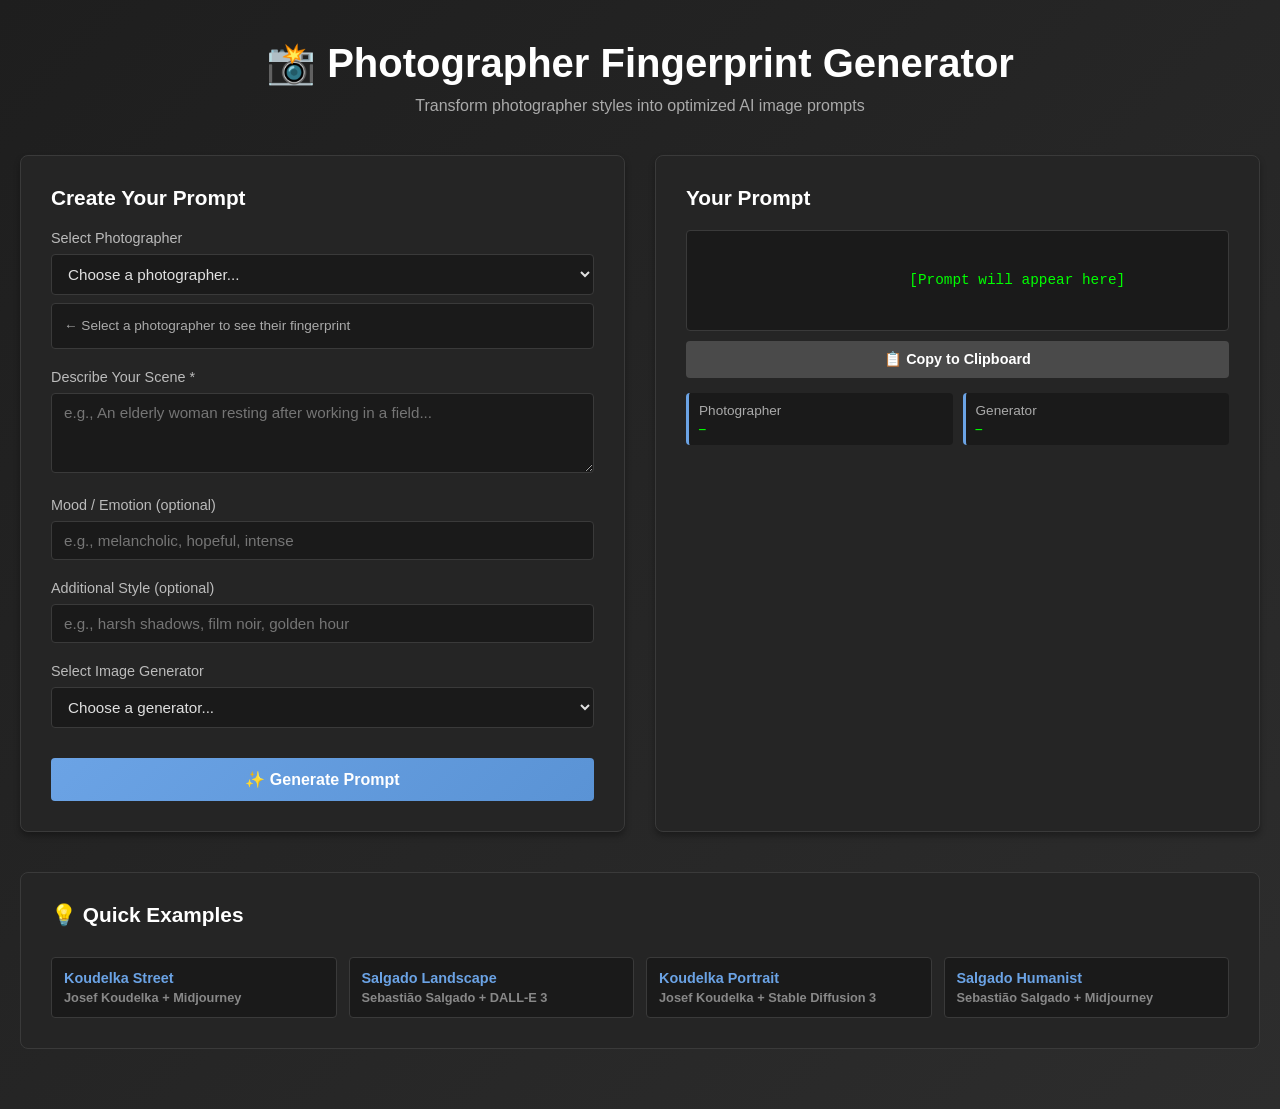
==== photographer-fingerprint.html @ e5f625b1 "Add standalone photographer fingerprint generator web interface Self-contained HTML file that works " ====
<!DOCTYPE html>
<html lang="en">
<head>
    <meta charset="UTF-8">
    <meta name="viewport" content="width=device-width, initial-scale=1.0">
    <title>Photographer Fingerprint Generator</title>
    <style>
        * {
            margin: 0;
            padding: 0;
            box-sizing: border-box;
        }

        body {
            font-family: -apple-system, BlinkMacSystemFont, 'Segoe UI', Roboto, Oxygen, Ubuntu, Cantarell, sans-serif;
            background: linear-gradient(135deg, #1e1e1e 0%, #2d2d2d 100%);
            color: #e0e0e0;
            min-height: 100vh;
            padding: 20px;
        }

        .container {
            max-width: 1400px;
            margin: 0 auto;
        }

        header {
            text-align: center;
            margin-bottom: 40px;
            padding-top: 20px;
        }

        h1 {
            font-size: 2.5em;
            margin-bottom: 10px;
            color: #fff;
            font-weight: 700;
        }

        .subtitle {
            font-size: 1em;
            color: #aaa;
            font-weight: 300;
        }

        .content {
            display: grid;
            grid-template-columns: 1fr 1fr;
            gap: 30px;
            margin-bottom: 40px;
        }

        .panel {
            background: #252525;
            border: 1px solid #3a3a3a;
            border-radius: 8px;
            padding: 30px;
            box-shadow: 0 4px 6px rgba(0, 0, 0, 0.3);
        }

        .panel h2 {
            font-size: 1.3em;
            margin-bottom: 20px;
            color: #fff;
            font-weight: 600;
        }

        .form-group {
            margin-bottom: 20px;
        }

        label {
            display: block;
            margin-bottom: 8px;
            font-size: 0.9em;
            font-weight: 500;
            color: #bbb;
        }

        select, input[type="text"], textarea {
            width: 100%;
            padding: 10px 12px;
            background: #1a1a1a;
            border: 1px solid #3a3a3a;
            border-radius: 4px;
            color: #e0e0e0;
            font-size: 0.95em;
            font-family: inherit;
            transition: border-color 0.2s;
        }

        select:focus, input:focus, textarea:focus {
            outline: none;
            border-color: #6ba3e5;
            box-shadow: 0 0 0 3px rgba(107, 163, 229, 0.1);
        }

        textarea {
            min-height: 80px;
            resize: vertical;
        }

        .fingerprint-preview {
            background: #1a1a1a;
            border: 1px solid #3a3a3a;
            border-radius: 4px;
            padding: 12px;
            margin-top: 8px;
            font-size: 0.85em;
            line-height: 1.5;
            color: #aaa;
            max-height: 150px;
            overflow-y: auto;
        }

        button {
            background: linear-gradient(135deg, #6ba3e5 0%, #5a93d5 100%);
            color: white;
            border: none;
            padding: 12px 24px;
            border-radius: 4px;
            font-size: 1em;
            font-weight: 600;
            cursor: pointer;
            transition: all 0.2s;
            width: 100%;
            margin-top: 10px;
        }

        button:hover {
            background: linear-gradient(135deg, #7bb0ed, #6aa3dd);
            transform: translateY(-2px);
            box-shadow: 0 4px 12px rgba(107, 163, 229, 0.3);
        }

        button:active {
            transform: translateY(0);
        }

        .output-section {
            margin-top: 20px;
        }

        .prompt-box {
            background: #1a1a1a;
            border: 1px solid #3a3a3a;
            border-radius: 4px;
            padding: 15px;
            min-height: 100px;
            line-height: 1.6;
            white-space: pre-wrap;
            word-break: break-word;
            font-size: 0.9em;
            font-family: 'Monaco', 'Menlo', monospace;
            color: #0f0;
            max-height: 300px;
            overflow-y: auto;
        }

        .copy-btn {
            background: #4a4a4a;
            margin-top: 10px;
            font-size: 0.9em;
            padding: 10px 16px;
        }

        .copy-btn:hover {
            background: #5a5a5a;
        }

        .copy-btn.copied {
            background: #4caf50;
        }

        .metadata {
            display: grid;
            grid-template-columns: 1fr 1fr;
            gap: 10px;
            margin-top: 15px;
            font-size: 0.85em;
        }

        .metadata-item {
            background: #1a1a1a;
            padding: 10px;
            border-radius: 4px;
            border-left: 3px solid #6ba3e5;
        }

        .metadata-label {
            color: #aaa;
            display: block;
            margin-bottom: 2px;
        }

        .metadata-value {
            color: #0f0;
            font-weight: 600;
            font-family: monospace;
        }

        .examples {
            background: #252525;
            border: 1px solid #3a3a3a;
            border-radius: 8px;
            padding: 30px;
            margin-bottom: 40px;
        }

        .examples h2 {
            font-size: 1.3em;
            margin-bottom: 20px;
            color: #fff;
            font-weight: 600;
        }

        .example-grid {
            display: grid;
            grid-template-columns: repeat(auto-fit, minmax(200px, 1fr));
            gap: 12px;
        }

        .example-btn {
            background: #1a1a1a;
            border: 1px solid #3a3a3a;
            padding: 12px;
            border-radius: 4px;
            cursor: pointer;
            transition: all 0.2s;
            text-align: left;
            color: #e0e0e0;
        }

        .example-btn:hover {
            border-color: #6ba3e5;
            background: #2a2a2a;
        }

        .example-btn-title {
            font-weight: 600;
            color: #6ba3e5;
            margin-bottom: 4px;
            font-size: 0.9em;
        }

        .example-btn-desc {
            font-size: 0.8em;
            color: #888;
        }

        @media (max-width: 768px) {
            .content {
                grid-template-columns: 1fr;
            }

            h1 {
                font-size: 1.8em;
            }
        }

        .loading {
            text-align: center;
            padding: 20px;
            color: #888;
        }
    </style>
</head>
<body>
    <div class="container">
        <header>
            <h1>📸 Photographer Fingerprint Generator</h1>
            <p class="subtitle">Transform photographer styles into optimized AI image prompts</p>
        </header>

        <div class="content">
            <!-- LEFT PANEL: INPUT -->
            <div class="panel">
                <h2>Create Your Prompt</h2>

                <div class="form-group">
                    <label for="photographer">Select Photographer</label>
                    <select id="photographer" onchange="updateFingerprint()">
                        <option value="">Choose a photographer...</option>
                    </select>
                    <div class="fingerprint-preview" id="fingerprint"></div>
                </div>

                <div class="form-group">
                    <label for="subject">Describe Your Scene *</label>
                    <textarea id="subject" placeholder="e.g., An elderly woman resting after working in a field..."></textarea>
                </div>

                <div class="form-group">
                    <label for="mood">Mood / Emotion (optional)</label>
                    <input type="text" id="mood" placeholder="e.g., melancholic, hopeful, intense">
                </div>

                <div class="form-group">
                    <label for="style">Additional Style (optional)</label>
                    <input type="text" id="style" placeholder="e.g., harsh shadows, film noir, golden hour">
                </div>

                <div class="form-group">
                    <label for="generator">Select Image Generator</label>
                    <select id="generator">
                        <option value="">Choose a generator...</option>
                    </select>
                </div>

                <button onclick="generatePrompt()">✨ Generate Prompt</button>
            </div>

            <!-- RIGHT PANEL: OUTPUT -->
            <div class="panel">
                <h2>Your Prompt</h2>

                <div class="output-section">
                    <div class="prompt-box" id="promptOutput">
                        [Prompt will appear here]
                    </div>
                    <button class="copy-btn" id="copyBtn" onclick="copyToClipboard()">📋 Copy to Clipboard</button>
                </div>

                <div class="metadata" id="metadata">
                    <div class="metadata-item">
                        <span class="metadata-label">Photographer</span>
                        <span class="metadata-value" id="metaPhotographer">—</span>
                    </div>
                    <div class="metadata-item">
                        <span class="metadata-label">Generator</span>
                        <span class="metadata-value" id="metaGenerator">—</span>
                    </div>
                </div>
            </div>
        </div>

        <!-- EXAMPLES -->
        <div class="examples">
            <h2>💡 Quick Examples</h2>
            <div class="example-grid" id="examplesGrid"></div>
        </div>
    </div>

    <script>
        // PHOTOGRAPHER DATABASE
        const photographers = {
            "koudelka": {
                "name": "Josef Koudelka",
                "nationality": "Czech-French",
                "birth_year": 1938,
                "fingerprint_short": "Master of dramatic B&W documentary-humanism. Grainy, high-contrast B&W with Leica wide-angle, hard sidelight, geometrically precise compositions.",
                "characteristics": [
                    "Extreme high contrast",
                    "Visible coarse grain",
                    "Hard geometric light",
                    "Documentary honesty",
                    "Spatial depth emphasis",
                    "Wide-angle perspective"
                ],
                "emotional_palette": ["gravitas", "melancholic", "politically-aware", "intense", "truthful"],
                "technical": {
                    "color_language": "100% B&W, extreme high contrast, crushed blacks",
                    "film_stock": "Kodak Tri-X, HP5",
                    "grain": "Medium to strong, intentionally visible",
                    "camera": "Leica M-series",
                    "lens": "Wide-angle: 28mm, 35mm",
                    "exposure": "Underexposed, dark aesthetic",
                    "tonality": "Extreme contrast, few mid-tones"
                },
                "composition": {
                    "lighting": "Hard directional light, sidelight, backlighting, strong shadows",
                    "perspective": "Eye-level, human scale, documentary",
                    "depth": "Continuously focused, spatial complexity",
                    "negative_space": "Generous but dramatic, emptiness has meaning"
                }
            },
            "salgado": {
                "name": "Sebastião Salgado",
                "nationality": "Brazilian",
                "birth_year": 1944,
                "fingerprint_short": "Epic humanist of B&W photography. Monumental compositions with humans in landscapes, soft diffuse light, poetic-melancholic tonality.",
                "characteristics": [
                    "Monumental scale",
                    "Soft diffuse light",
                    "Fine film grain",
                    "Humans in nature",
                    "Poetic romantic tonality",
                    "Multiple spatial planes"
                ],
                "emotional_palette": ["dignity", "hope", "melancholy", "sublime", "respectful", "poetic"],
                "technical": {
                    "color_language": "99% B&W, rich grey tones, melancholic-warm",
                    "film_stock": "Ilford HP5, Kodak Tri-X",
                    "grain": "Fine to medium, optimized for large format",
                    "camera": "Leica M-series or Hasselblad 500C",
                    "lens": "24mm to 100mm, preferred 35mm and 50mm",
                    "exposure": "Correct to slightly overexposed, poetic light",
                    "tonality": "Moderate-high contrast, many grey tones, romantic"
                },
                "composition": {
                    "lighting": "Soft diffuse light, golden hour, overcast, ethereal",
                    "perspective": "Human-scale respectful, often aerial for scale",
                    "depth": "Continuously focused, context visible everywhere",
                    "negative_space": "Generous and breathing, structured with light"
                }
            }
        };

        // GENERATORS DATABASE
        const generators = {
            "dalle": { name: "DALL-E 3", description: "Realistic photography, excellent prompt understanding", icon: "🎨" },
            "midjourney": { name: "Midjourney", description: "Cinematic quality, fine details, artistic interpretation", icon: "🎬" },
            "stable-diffusion": { name: "Stable Diffusion 3", description: "Open source, flexible, local deployment", icon: "⚙️" },
            "nano-banana-pro": { name: "Nano Banana Pro", description: "Fast generation, concise prompts, real-time", icon: "⚡" },
            "nano-banana-2": { name: "Nano Banana 2", description: "Improved quality, technical control, focused", icon: "🎯" }
        };

        // EXAMPLES
        const examples = [
            {
                title: "Koudelka Street",
                photographer: "koudelka",
                subject: "Man walking through a decrepit industrial area, harsh midday light creating stark shadows",
                generator: "midjourney",
                mood: "",
                style: ""
            },
            {
                title: "Salgado Landscape",
                photographer: "salgado",
                subject: "Workers in a gold mine, exhausted but dignified, golden light filtering through dust",
                generator: "dalle",
                mood: "",
                style: ""
            },
            {
                title: "Koudelka Portrait",
                photographer: "koudelka",
                subject: "Woman in abandoned factory, standing against broken windows, extreme contrast",
                generator: "stable-diffusion",
                mood: "melancholic",
                style: "film noir"
            },
            {
                title: "Salgado Humanist",
                photographer: "salgado",
                subject: "Family gathered around a field after harvest, soft evening light, multiple generations",
                generator: "midjourney",
                mood: "hopeful",
                style: "monumental scale"
            }
        ];

        // INITIALIZE
        function init() {
            populateSelects();
            generateExamples();
            updateFingerprint();
        }

        function populateSelects() {
            const photSelect = document.getElementById('photographer');
            const genSelect = document.getElementById('generator');

            Object.entries(photographers).forEach(([id, data]) => {
                const opt = document.createElement('option');
                opt.value = id;
                opt.textContent = data.name;
                photSelect.appendChild(opt);
            });

            Object.entries(generators).forEach(([id, data]) => {
                const opt = document.createElement('option');
                opt.value = id;
                opt.textContent = `${data.icon} ${data.name}`;
                genSelect.appendChild(opt);
            });
        }

        function updateFingerprint() {
            const photId = document.getElementById('photographer').value;
            const preview = document.getElementById('fingerprint');

            if (!photId) {
                preview.textContent = '← Select a photographer to see their fingerprint';
                return;
            }

            const phot = photographers[photId];
            preview.textContent = phot.fingerprint_short;
        }

        function generatePrompt() {
            const photId = document.getElementById('photographer').value;
            const subject = document.getElementById('subject').value;
            const genId = document.getElementById('generator').value;
            const mood = document.getElementById('mood').value;
            const style = document.getElementById('style').value;

            if (!photId || !subject || !genId) {
                alert('Please fill in: Photographer, Scene, and Generator');
                return;
            }

            const prompt = buildPrompt(photId, subject, genId, mood, style);

            document.getElementById('promptOutput').textContent = prompt;
            document.getElementById('metaPhotographer').textContent = photographers[photId].name;
            document.getElementById('metaGenerator').textContent = generators[genId].name;
        }

        function buildPrompt(photId, subject, genId, mood, style) {
            const phot = photographers[photId];

            const technicalParts = [
                phot.technical.color_language,
                phot.technical.grain,
                phot.technical.tonality
            ];

            const compositionParts = [
                phot.composition.lighting,
                phot.composition.perspective
            ];

            const emotionalTone = mood || phot.emotional_palette.slice(0, 3).join(', ');
            const characteristics = phot.characteristics.slice(0, 3).join(', ');

            let prompt;

            if (genId === 'midjourney') {
                prompt = `${subject}, inspired by ${phot.name}.

Technical: ${technicalParts.slice(0, 2).join('. ')}.
Composition: ${compositionParts.join(', ')}.
Signature style: ${characteristics}.
Emotional tone: ${emotionalTone}.

Film: ${phot.technical.film_stock}.
Perspective: ${phot.technical.lens}.
Negative space: ${phot.composition.negative_space}.

${style}

--style raw --ar 16:9`;
            } else if (['nano-banana-pro', 'nano-banana-2'].includes(genId)) {
                prompt = `${phot.name} style: ${subject}. ${characteristics}. ${phot.technical.color_language}. ${phot.composition.lighting}. ${emotionalTone}. ${style}`.trim();
            } else {
                prompt = `A photograph of ${subject}, inspired by ${phot.name}.

Technical characteristics:
- ${phot.technical.color_language}
- ${phot.technical.film_stock}
- Grain: ${phot.technical.grain}

Composition:
- ${phot.composition.lighting}
- ${phot.composition.perspective}
- ${phot.composition.depth}

Signature: ${characteristics}
Emotional tone: ${emotionalTone}

${style}`;
            }

            return prompt.trim();
        }

        function copyToClipboard() {
            const text = document.getElementById('promptOutput').textContent;
            navigator.clipboard.writeText(text).then(() => {
                const btn = document.getElementById('copyBtn');
                btn.textContent = '✅ Copied!';
                btn.classList.add('copied');
                setTimeout(() => {
                    btn.textContent = '📋 Copy to Clipboard';
                    btn.classList.remove('copied');
                }, 2000);
            });
        }

        function generateExamples() {
            const grid = document.getElementById('examplesGrid');
            examples.forEach(ex => {
                const btn = document.createElement('button');
                btn.className = 'example-btn';
                btn.innerHTML = `
                    <div class="example-btn-title">${ex.title}</div>
                    <div class="example-btn-desc">${photographers[ex.photographer].name} + ${generators[ex.generator].name}</div>
                `;
                btn.onclick = () => loadExample(ex);
                grid.appendChild(btn);
            });
        }

        function loadExample(ex) {
            document.getElementById('photographer').value = ex.photographer;
            document.getElementById('subject').value = ex.subject;
            document.getElementById('mood').value = ex.mood;
            document.getElementById('style').value = ex.style;
            document.getElementById('generator').value = ex.generator;
            updateFingerprint();
            generatePrompt();
            window.scrollTo({ top: 0, behavior: 'smooth' });
        }

        // Init on load
        window.addEventListener('load', init);
    </script>
</body>
</html>
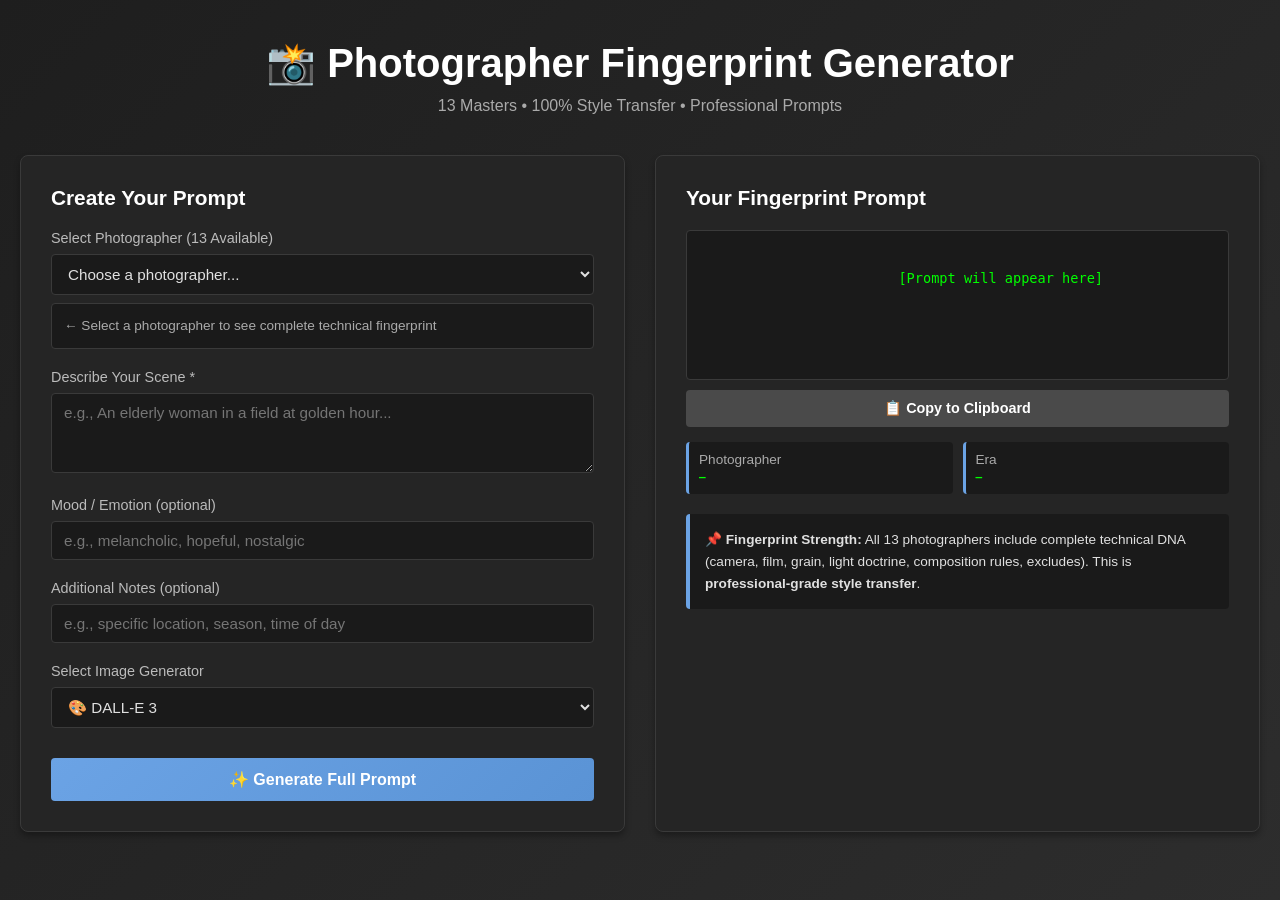
==== commit 4a38956b: "Add professional photographer fingerprint generator with 13 masters - Complete 13-photographer datab" ====
--- a/photographer-fingerprint.html
+++ b/photographer-fingerprint.html
@@ -3,7 +3,7 @@
 <head>
     <meta charset="UTF-8">
     <meta name="viewport" content="width=device-width, initial-scale=1.0">
-    <title>Photographer Fingerprint Generator</title>
+    <title>Photographer Fingerprint Generator — 13 Masters</title>
     <style>
         * {
             margin: 0;
@@ -12,7 +12,7 @@
         }
 
         body {
-            font-family: -apple-system, BlinkMacSystemFont, 'Segoe UI', Roboto, Oxygen, Ubuntu, Cantarell, sans-serif;
+            font-family: -apple-system, BlinkMacSystemFont, 'Segoe UI', Roboto, Oxygen, Ubuntu, sans-serif;
             background: linear-gradient(135deg, #1e1e1e 0%, #2d2d2d 100%);
             color: #e0e0e0;
             min-height: 100vh;
@@ -146,14 +146,14 @@
             border: 1px solid #3a3a3a;
             border-radius: 4px;
             padding: 15px;
-            min-height: 100px;
+            min-height: 150px;
             line-height: 1.6;
             white-space: pre-wrap;
             word-break: break-word;
-            font-size: 0.9em;
+            font-size: 0.85em;
             font-family: 'Monaco', 'Menlo', monospace;
             color: #0f0;
-            max-height: 300px;
+            max-height: 400px;
             overflow-y: auto;
         }
 
@@ -199,55 +199,6 @@
             font-family: monospace;
         }
 
-        .examples {
-            background: #252525;
-            border: 1px solid #3a3a3a;
-            border-radius: 8px;
-            padding: 30px;
-            margin-bottom: 40px;
-        }
-
-        .examples h2 {
-            font-size: 1.3em;
-            margin-bottom: 20px;
-            color: #fff;
-            font-weight: 600;
-        }
-
-        .example-grid {
-            display: grid;
-            grid-template-columns: repeat(auto-fit, minmax(200px, 1fr));
-            gap: 12px;
-        }
-
-        .example-btn {
-            background: #1a1a1a;
-            border: 1px solid #3a3a3a;
-            padding: 12px;
-            border-radius: 4px;
-            cursor: pointer;
-            transition: all 0.2s;
-            text-align: left;
-            color: #e0e0e0;
-        }
-
-        .example-btn:hover {
-            border-color: #6ba3e5;
-            background: #2a2a2a;
-        }
-
-        .example-btn-title {
-            font-weight: 600;
-            color: #6ba3e5;
-            margin-bottom: 4px;
-            font-size: 0.9em;
-        }
-
-        .example-btn-desc {
-            font-size: 0.8em;
-            color: #888;
-        }
-
         @media (max-width: 768px) {
             .content {
                 grid-template-columns: 1fr;
@@ -258,10 +209,14 @@
             }
         }
 
-        .loading {
-            text-align: center;
-            padding: 20px;
-            color: #888;
+        .info-box {
+            background: #1a1a1a;
+            border-left: 4px solid #6ba3e5;
+            padding: 15px;
+            margin-top: 20px;
+            border-radius: 4px;
+            font-size: 0.85em;
+            line-height: 1.6;
         }
     </style>
 </head>
@@ -269,7 +224,7 @@
     <div class="container">
         <header>
             <h1>📸 Photographer Fingerprint Generator</h1>
-            <p class="subtitle">Transform photographer styles into optimized AI image prompts</p>
+            <p class="subtitle">13 Masters • 100% Style Transfer • Professional Prompts</p>
         </header>
 
         <div class="content">
@@ -278,7 +233,7 @@
                 <h2>Create Your Prompt</h2>
 
                 <div class="form-group">
-                    <label for="photographer">Select Photographer</label>
+                    <label for="photographer">Select Photographer (13 Available)</label>
                     <select id="photographer" onchange="updateFingerprint()">
                         <option value="">Choose a photographer...</option>
                     </select>
@@ -287,32 +242,36 @@
 
                 <div class="form-group">
                     <label for="subject">Describe Your Scene *</label>
-                    <textarea id="subject" placeholder="e.g., An elderly woman resting after working in a field..."></textarea>
+                    <textarea id="subject" placeholder="e.g., An elderly woman in a field at golden hour..."></textarea>
                 </div>
 
                 <div class="form-group">
                     <label for="mood">Mood / Emotion (optional)</label>
-                    <input type="text" id="mood" placeholder="e.g., melancholic, hopeful, intense">
+                    <input type="text" id="mood" placeholder="e.g., melancholic, hopeful, nostalgic">
                 </div>
 
                 <div class="form-group">
-                    <label for="style">Additional Style (optional)</label>
-                    <input type="text" id="style" placeholder="e.g., harsh shadows, film noir, golden hour">
+                    <label for="style">Additional Notes (optional)</label>
+                    <input type="text" id="style" placeholder="e.g., specific location, season, time of day">
                 </div>
 
                 <div class="form-group">
                     <label for="generator">Select Image Generator</label>
                     <select id="generator">
-                        <option value="">Choose a generator...</option>
+                        <option value="dalle">🎨 DALL-E 3</option>
+                        <option value="midjourney">🎬 Midjourney</option>
+                        <option value="stable">⚙️ Stable Diffusion 3</option>
+                        <option value="nano">⚡ Nano Banana Pro</option>
+                        <option value="higgsfield">✨ Higgsfield</option>
                     </select>
                 </div>
 
-                <button onclick="generatePrompt()">✨ Generate Prompt</button>
+                <button onclick="generatePrompt()">✨ Generate Full Prompt</button>
             </div>
 
             <!-- RIGHT PANEL: OUTPUT -->
             <div class="panel">
-                <h2>Your Prompt</h2>
+                <h2>Your Fingerprint Prompt</h2>
 
                 <div class="output-section">
                     <div class="prompt-box" id="promptOutput">
@@ -327,153 +286,210 @@
                         <span class="metadata-value" id="metaPhotographer">—</span>
                     </div>
                     <div class="metadata-item">
-                        <span class="metadata-label">Generator</span>
-                        <span class="metadata-value" id="metaGenerator">—</span>
+                        <span class="metadata-label">Era</span>
+                        <span class="metadata-value" id="metaEra">—</span>
                     </div>
+                </div>
+
+                <div class="info-box">
+                    <strong>📌 Fingerprint Strength:</strong> All 13 photographers include complete technical DNA (camera, film, grain, light doctrine, composition rules, excludes). This is <strong>professional-grade style transfer</strong>.
                 </div>
             </div>
         </div>
-
-        <!-- EXAMPLES -->
-        <div class="examples">
-            <h2>💡 Quick Examples</h2>
-            <div class="example-grid" id="examplesGrid"></div>
-        </div>
     </div>
 
     <script>
-        // PHOTOGRAPHER DATABASE
+        // COMPLETE PHOTOGRAPHER DATABASE (13 MASTERS)
         const photographers = {
+            "webb": {
+                "name": "Alex Webb",
+                "era": "1960s–present",
+                "camera": "Leica M Rangefinder, 35mm",
+                "film": "Kodachrome 64 (Color)",
+                "grain": "Fine, structured",
+                "exposure": "Exposed for highlights → deep shadow",
+                "light": "Hard tropical sun (midday), high contrast, deep shadows",
+                "composition": "Orderly Chaos — stratified FG/MG/BG depth, dense frame, geometric overlay",
+                "color": "Selectively saturated, warm Kodachrome cast, color vibrates in scene",
+                "excludes": "NO anamorphic bokeh, NO teal-amber, NO golden-hour, NO diffusion bloom",
+                "fingerprint": "Leica rangefinder, Kodachrome, hard tropical sun, stratified depth, orderly chaos composition"
+            },
+            "salgado": {
+                "name": "Sebastião Salgado",
+                "era": "1970s–present",
+                "camera": "Leica M6 + Pentax 67 (medium format)",
+                "film": "Kodak Tri-X 400 (B&W)",
+                "grain": "Structured, moderate",
+                "exposure": "Shadow detail → deep charcoal",
+                "light": "Natural light, directional, high-contrast, monumental, dignifying",
+                "composition": "Systemic-monumental, epic scale, shows labor systems at scale",
+                "color": "B&W exclusively, high-contrast, rich tonal range",
+                "excludes": "NO CGI, NO plastic, NO AI smoothing, NO color, NO artificial light",
+                "fingerprint": "Leica/Pentax 67, Tri-X B&W, systemic monumental composition, dignity preserved"
+            },
+            "soth": {
+                "name": "Alec Soth",
+                "era": "1990s–present",
+                "camera": "8x10 Large-Format (Deardorff, Cambo), 300mm",
+                "film": "Kodak Portra 400 (Color)",
+                "grain": "Fine, structured",
+                "exposure": "Soft, diffuse light",
+                "light": "Natural interior/golden hour, soft, diffuse, never harsh",
+                "composition": "Straightforward minimalist, threshold spaces, wide DoF, contemplative",
+                "color": "Warm natural Portra palette, moderate saturation, rich layered tonality",
+                "excludes": "NO dramatic lighting, NO color saturation boost, NO theatrical emotion",
+                "fingerprint": "8x10 large-format, Portra 400, soft natural light, threshold spaces, contemplative"
+            },
+            "maier": {
+                "name": "Vivian Maier",
+                "era": "1950s–1990s",
+                "camera": "Rolleiflex TLR (6x6), later Leica IIIc",
+                "film": "Kodak Tri-X (B&W) / Ektachrome (Color)",
+                "grain": "Fine to moderate",
+                "exposure": "High-contrast B&W or saturated color",
+                "light": "Natural street light exclusively, never manipulated",
+                "composition": "Waist-level perspective, candid close-up fearless, encounter-based",
+                "color": "High-contrast B&W or saturated color, street-found",
+                "excludes": "NO posed subjects, NO artificial light, NO melancholic slowness",
+                "fingerprint": "Rolleiflex TLR, waist-level perspective, candid encounter, humor + irony"
+            },
+            "eggleston": {
+                "name": "William Eggleston",
+                "era": "1960s–present",
+                "camera": "Leica M, Canon AE-1",
+                "film": "Kodachrome 64, Dye-Transfer",
+                "grain": "Fine, vivid",
+                "exposure": "High-key bright, democratic",
+                "light": "Natural light only, high-key bright, democratic",
+                "composition": "Democratic — all subjects equal, meticulous framing under snapshot-casual",
+                "color": "Dye-Transfer saturated (vivid, high-key), color IS protagonist",
+                "excludes": "NO dramatic lighting, NO narrative arc, NO artificial light",
+                "fingerprint": "Kodachrome Dye-Transfer, color democratized, banal objects extraordinary"
+            },
+            "frank": {
+                "name": "Robert Frank",
+                "era": "1950s–1970s",
+                "camera": "Leica M3 + Nikon S2",
+                "film": "B&W high-contrast, fine grain",
+                "grain": "Fine but visible, documentary",
+                "exposure": "Harsh shadows, available light only",
+                "light": "Natural street light, harsh, found, unmanipulated",
+                "composition": "Intentional imperfection (blurry, crooked, grainy), candid, quick",
+                "color": "B&W exclusively, high-contrast, anti-technical-perfection",
+                "excludes": "NO artificial light, NO melodrama, NO anamorphic bokeh, NO explanation",
+                "fingerprint": "Leica M3/Nikon, B&W high-contrast, intentional imperfection, Beat sensibility"
+            },
+            "moriyama": {
+                "name": "Daido Moriyama",
+                "era": "1960s–present",
+                "camera": "Contax G2 compact, shoot from hip",
+                "film": "Kodak Tri-X 400 (B&W, high-contrast)",
+                "grain": "EXTREME — visible, intentional, philosophical",
+                "exposure": "Deep black shadows (near silhouette)",
+                "light": "Available + neon + urban street light, hard contrast, Tokyo night",
+                "composition": "Are-Bure-Boke (grainy-blurry-out-of-focus), fragmentary, non-hierarchical",
+                "color": "B&W exclusively, dramatic black-white separation, no midtone smoothing",
+                "excludes": "NO artificial light correction, NO midtone smoothing, NO photographic perfection",
+                "fingerprint": "Contax G2, Tri-X extreme grain, Tokyo neon night, are-bure-boke doctrine"
+            },
+            "drake": {
+                "name": "Carolyn Drake",
+                "era": "1990s–present",
+                "camera": "Digital + Analog hybrid",
+                "film": "Color OR B&W project-dependent",
+                "grain": "Variable per project",
+                "exposure": "Natural, soft, no dramatic contrasts",
+                "light": "Indoor-disposed, diffuse, not neon-sharp, warm-toned",
+                "composition": "Direct frontal composition, group-focused, collaboration-based",
+                "color": "Warm skin tones always, muted or vibrant per narrative",
+                "excludes": "NO street-candid, NO dramatic lighting, NO savior-narrative",
+                "fingerprint": "Hybrid digital+analog, warm soft light, group collaboration, textile integration"
+            },
             "koudelka": {
                 "name": "Josef Koudelka",
-                "nationality": "Czech-French",
-                "birth_year": 1938,
-                "fingerprint_short": "Master of dramatic B&W documentary-humanism. Grainy, high-contrast B&W with Leica wide-angle, hard sidelight, geometrically precise compositions.",
-                "characteristics": [
-                    "Extreme high contrast",
-                    "Visible coarse grain",
-                    "Hard geometric light",
-                    "Documentary honesty",
-                    "Spatial depth emphasis",
-                    "Wide-angle perspective"
-                ],
-                "emotional_palette": ["gravitas", "melancholic", "politically-aware", "intense", "truthful"],
-                "technical": {
-                    "color_language": "100% B&W, extreme high contrast, crushed blacks",
-                    "film_stock": "Kodak Tri-X, HP5",
-                    "grain": "Medium to strong, intentionally visible",
-                    "camera": "Leica M-series",
-                    "lens": "Wide-angle: 28mm, 35mm",
-                    "exposure": "Underexposed, dark aesthetic",
-                    "tonality": "Extreme contrast, few mid-tones"
-                },
-                "composition": {
-                    "lighting": "Hard directional light, sidelight, backlighting, strong shadows",
-                    "perspective": "Eye-level, human scale, documentary",
-                    "depth": "Continuously focused, spatial complexity",
-                    "negative_space": "Generous but dramatic, emptiness has meaning"
-                }
-            },
-            "salgado": {
-                "name": "Sebastião Salgado",
-                "nationality": "Brazilian",
-                "birth_year": 1944,
-                "fingerprint_short": "Epic humanist of B&W photography. Monumental compositions with humans in landscapes, soft diffuse light, poetic-melancholic tonality.",
-                "characteristics": [
-                    "Monumental scale",
-                    "Soft diffuse light",
-                    "Fine film grain",
-                    "Humans in nature",
-                    "Poetic romantic tonality",
-                    "Multiple spatial planes"
-                ],
-                "emotional_palette": ["dignity", "hope", "melancholy", "sublime", "respectful", "poetic"],
-                "technical": {
-                    "color_language": "99% B&W, rich grey tones, melancholic-warm",
-                    "film_stock": "Ilford HP5, Kodak Tri-X",
-                    "grain": "Fine to medium, optimized for large format",
-                    "camera": "Leica M-series or Hasselblad 500C",
-                    "lens": "24mm to 100mm, preferred 35mm and 50mm",
-                    "exposure": "Correct to slightly overexposed, poetic light",
-                    "tonality": "Moderate-high contrast, many grey tones, romantic"
-                },
-                "composition": {
-                    "lighting": "Soft diffuse light, golden hour, overcast, ethereal",
-                    "perspective": "Human-scale respectful, often aerial for scale",
-                    "depth": "Continuously focused, context visible everywhere",
-                    "negative_space": "Generous and breathing, structured with light"
-                }
+                "era": "1960s–present",
+                "camera": "Exakta → Leica M → Fuji GX617 panoramic",
+                "film": "B&W high-contrast, push-processed to 1600-3200 ASA",
+                "grain": "Heavy, structured, intentional",
+                "exposure": "Deep black shadows with minimal detail",
+                "light": "Natural exclusively, directional, sculpting, theater-influenced",
+                "composition": "Dramatic precise, strong diagonals, figure isolated in emptiness",
+                "color": "B&W exclusively, extreme contrast, few midtones",
+                "excludes": "NO color, NO soft diffusion, NO golden-hour, NO snapshot-casual",
+                "fingerprint": "Leica M, B&W push-processed extreme grain, diagonal isolation, exile aesthetic"
+            },
+            "ijewere": {
+                "name": "Nadine Ijewere",
+                "era": "2000s–present",
+                "camera": "Analog film handheld (color)",
+                "film": "Color exclusively, warm tones dominant",
+                "grain": "Fine, warm film-characteristic",
+                "exposure": "Warm, directional, flattering skin lighting",
+                "light": "Natural + studio hybrid, warm, skin-first priority",
+                "composition": "Anschnitt (deliberate cropping at frame edge), group shots, community-focused",
+                "color": "Warm dominant (burnt orange, coral, pink, red, warm blue), saturated but controlled",
+                "excludes": "NO B&W, NO cool tones, NO clinical light, NO complete figures cleanly in frame",
+                "fingerprint": "Color analog, warm skin-first lighting, anschnitt cropping doctrine, community joy"
+            },
+            "sundsbø": {
+                "name": "Sølve Sundsbø",
+                "era": "1990s–present",
+                "camera": "Hasselblad digital back, RED Epic (motion)",
+                "film": "Digital exclusively, medium-format",
+                "grain": "NONE — clean digital, high-resolution",
+                "exposure": "Engineered light, dramatic, sculpting",
+                "light": "ENGINEERED exclusively, single-light preferred, dramatic, minimal",
+                "composition": "Tight cropping to abstraction, body as sculptural form, surreal formula",
+                "color": "Trademark saturated (vivid, intense, otherworldly)",
+                "excludes": "NO available/natural light as sole, NO analog grain, NO narrative/social-critique",
+                "fingerprint": "Hasselblad digital, engineered single light, surreal formula, trompe l'oeil in-camera"
+            },
+            "åkrans": {
+                "name": "Camilla Åkrans",
+                "era": "2000s–present",
+                "camera": "Digital medium-format",
+                "film": "Digital with analog warmth-sensibility",
+                "grain": "Clean digital with analog feel",
+                "exposure": "Soft luminous, backlight glow/halo",
+                "light": "Engineered to feel natural, BACKLIGHT signature, soft-filter diffusion",
+                "composition": "Pared-back elegant, woman center-frame, flowers recurring, graphic lines",
+                "color": "Vivid elegant, warm skin tones, Scandinavian warmth, rich textile colors",
+                "excludes": "NO harsh contrast, NO cold/clinical, NO multi-light complexity, NO documentary detail",
+                "fingerprint": "Digital medium-format, backlight+soft-filter (evanescent), feminine gaze, Scandinavian warmth"
+            },
+            "doisneau": {
+                "name": "Robert Doisneau",
+                "era": "1930s–1990s",
+                "camera": "Rolleiflex TLR (6x6), Leica M3",
+                "film": "Tri-X 400 (B&W) / Kodachrome (color)",
+                "grain": "Fine, structured, elegant",
+                "exposure": "Warm, observational, moderate contrast",
+                "light": "Natural preferred (street/available), warm, never harsh-dramatic",
+                "composition": "Simple elegant, storytelling, subtly staged spontaneity, Rolleiflex fishing",
+                "color": "Mode A: Tri-X warm B&W | Mode B: Kodachrome muted sensitive",
+                "excludes": "NO bitterness, NO fragmentary chaos, NO existential emptiness, NO aggressive imperfection",
+                "fingerprint": "Rolleiflex 6x6, warm natural light, storytelling humor, tender irony, poetic realism"
             }
         };
 
-        // GENERATORS DATABASE
-        const generators = {
-            "dalle": { name: "DALL-E 3", description: "Realistic photography, excellent prompt understanding", icon: "🎨" },
-            "midjourney": { name: "Midjourney", description: "Cinematic quality, fine details, artistic interpretation", icon: "🎬" },
-            "stable-diffusion": { name: "Stable Diffusion 3", description: "Open source, flexible, local deployment", icon: "⚙️" },
-            "nano-banana-pro": { name: "Nano Banana Pro", description: "Fast generation, concise prompts, real-time", icon: "⚡" },
-            "nano-banana-2": { name: "Nano Banana 2", description: "Improved quality, technical control, focused", icon: "🎯" }
-        };
-
-        // EXAMPLES
-        const examples = [
-            {
-                title: "Koudelka Street",
-                photographer: "koudelka",
-                subject: "Man walking through a decrepit industrial area, harsh midday light creating stark shadows",
-                generator: "midjourney",
-                mood: "",
-                style: ""
-            },
-            {
-                title: "Salgado Landscape",
-                photographer: "salgado",
-                subject: "Workers in a gold mine, exhausted but dignified, golden light filtering through dust",
-                generator: "dalle",
-                mood: "",
-                style: ""
-            },
-            {
-                title: "Koudelka Portrait",
-                photographer: "koudelka",
-                subject: "Woman in abandoned factory, standing against broken windows, extreme contrast",
-                generator: "stable-diffusion",
-                mood: "melancholic",
-                style: "film noir"
-            },
-            {
-                title: "Salgado Humanist",
-                photographer: "salgado",
-                subject: "Family gathered around a field after harvest, soft evening light, multiple generations",
-                generator: "midjourney",
-                mood: "hopeful",
-                style: "monumental scale"
-            }
+        const photographers_order = [
+            "webb", "salgado", "soth", "maier", "eggleston", "frank",
+            "moriyama", "drake", "koudelka", "ijewere", "sundsbø", "åkrans", "doisneau"
         ];
 
-        // INITIALIZE
         function init() {
             populateSelects();
-            generateExamples();
             updateFingerprint();
         }
 
         function populateSelects() {
             const photSelect = document.getElementById('photographer');
-            const genSelect = document.getElementById('generator');
-
-            Object.entries(photographers).forEach(([id, data]) => {
+            photographers_order.forEach(id => {
+                const phot = photographers[id];
                 const opt = document.createElement('option');
                 opt.value = id;
-                opt.textContent = data.name;
+                opt.textContent = `📸 ${phot.name}`;
                 photSelect.appendChild(opt);
-            });
-
-            Object.entries(generators).forEach(([id, data]) => {
-                const opt = document.createElement('option');
-                opt.value = id;
-                opt.textContent = `${data.icon} ${data.name}`;
-                genSelect.appendChild(opt);
             });
         }
 
@@ -482,12 +498,17 @@
             const preview = document.getElementById('fingerprint');
 
             if (!photId) {
-                preview.textContent = '← Select a photographer to see their fingerprint';
+                preview.textContent = '← Select a photographer to see complete technical fingerprint';
                 return;
             }
 
             const phot = photographers[photId];
-            preview.textContent = phot.fingerprint_short;
+            preview.textContent = `CAMERA: ${phot.camera}
+FILM: ${phot.film}
+LIGHT: ${phot.light}
+COMPOSITION: ${phot.composition}
+COLOR: ${phot.color}
+EXCLUDES: ${phot.excludes}`;
         }
 
         function generatePrompt() {
@@ -497,74 +518,51 @@
             const mood = document.getElementById('mood').value;
             const style = document.getElementById('style').value;
 
-            if (!photId || !subject || !genId) {
-                alert('Please fill in: Photographer, Scene, and Generator');
+            if (!photId || !subject) {
+                alert('Please fill in: Photographer and Scene description');
                 return;
             }
 
-            const prompt = buildPrompt(photId, subject, genId, mood, style);
+            const phot = photographers[photId];
+            let prompt = buildPrompt(phot, subject, genId, mood, style);
 
             document.getElementById('promptOutput').textContent = prompt;
-            document.getElementById('metaPhotographer').textContent = photographers[photId].name;
-            document.getElementById('metaGenerator').textContent = generators[genId].name;
-        }
-
-        function buildPrompt(photId, subject, genId, mood, style) {
-            const phot = photographers[photId];
-
-            const technicalParts = [
-                phot.technical.color_language,
-                phot.technical.grain,
-                phot.technical.tonality
-            ];
-
-            const compositionParts = [
-                phot.composition.lighting,
-                phot.composition.perspective
-            ];
-
-            const emotionalTone = mood || phot.emotional_palette.slice(0, 3).join(', ');
-            const characteristics = phot.characteristics.slice(0, 3).join(', ');
-
-            let prompt;
+            document.getElementById('metaPhotographer').textContent = phot.name;
+            document.getElementById('metaEra').textContent = phot.era;
+        }
+
+        function buildPrompt(phot, subject, genId, mood, style) {
+            const additionalNotes = mood || style ? `\n[USER NOTES: ${[mood, style].filter(x => x).join(', ')}]` : '';
+
+            let prompt = `═══ PHOTOGRAPHER FINGERPRINT PROMPT ═══
+PHOTOGRAPHER: ${phot.name}
+
+═══ SUBJECT ═══
+${subject}
+
+═══ TECHNICAL SPECIFICATIONS ═══
+Camera: ${phot.camera}
+Film/Sensor: ${phot.film}
+Grain: ${phot.grain}
+Exposure: ${phot.exposure}
+
+═══ LIGHT DOCTRINE ═══
+${phot.light}
+
+═══ COMPOSITION ═══
+${phot.composition}
+
+═══ COLOR TREATMENT ═══
+${phot.color}
+
+═══ CRITICAL EXCLUDES (DO NOT APPLY) ═══
+${phot.excludes}${additionalNotes}`;
 
             if (genId === 'midjourney') {
-                prompt = `${subject}, inspired by ${phot.name}.
-
-Technical: ${technicalParts.slice(0, 2).join('. ')}.
-Composition: ${compositionParts.join(', ')}.
-Signature style: ${characteristics}.
-Emotional tone: ${emotionalTone}.
-
-Film: ${phot.technical.film_stock}.
-Perspective: ${phot.technical.lens}.
-Negative space: ${phot.composition.negative_space}.
-
-${style}
-
---style raw --ar 16:9`;
-            } else if (['nano-banana-pro', 'nano-banana-2'].includes(genId)) {
-                prompt = `${phot.name} style: ${subject}. ${characteristics}. ${phot.technical.color_language}. ${phot.composition.lighting}. ${emotionalTone}. ${style}`.trim();
-            } else {
-                prompt = `A photograph of ${subject}, inspired by ${phot.name}.
-
-Technical characteristics:
-- ${phot.technical.color_language}
-- ${phot.technical.film_stock}
-- Grain: ${phot.technical.grain}
-
-Composition:
-- ${phot.composition.lighting}
-- ${phot.composition.perspective}
-- ${phot.composition.depth}
-
-Signature: ${characteristics}
-Emotional tone: ${emotionalTone}
-
-${style}`;
+                prompt += '\n\n--style raw --ar 16:9';
             }
 
-            return prompt.trim();
+            return prompt;
         }
 
         function copyToClipboard() {
@@ -580,33 +578,7 @@
             });
         }
 
-        function generateExamples() {
-            const grid = document.getElementById('examplesGrid');
-            examples.forEach(ex => {
-                const btn = document.createElement('button');
-                btn.className = 'example-btn';
-                btn.innerHTML = `
-                    <div class="example-btn-title">${ex.title}</div>
-                    <div class="example-btn-desc">${photographers[ex.photographer].name} + ${generators[ex.generator].name}</div>
-                `;
-                btn.onclick = () => loadExample(ex);
-                grid.appendChild(btn);
-            });
-        }
-
-        function loadExample(ex) {
-            document.getElementById('photographer').value = ex.photographer;
-            document.getElementById('subject').value = ex.subject;
-            document.getElementById('mood').value = ex.mood;
-            document.getElementById('style').value = ex.style;
-            document.getElementById('generator').value = ex.generator;
-            updateFingerprint();
-            generatePrompt();
-            window.scrollTo({ top: 0, behavior: 'smooth' });
-        }
-
-        // Init on load
         window.addEventListener('load', init);
     </script>
 </body>
-</html>
+</html>
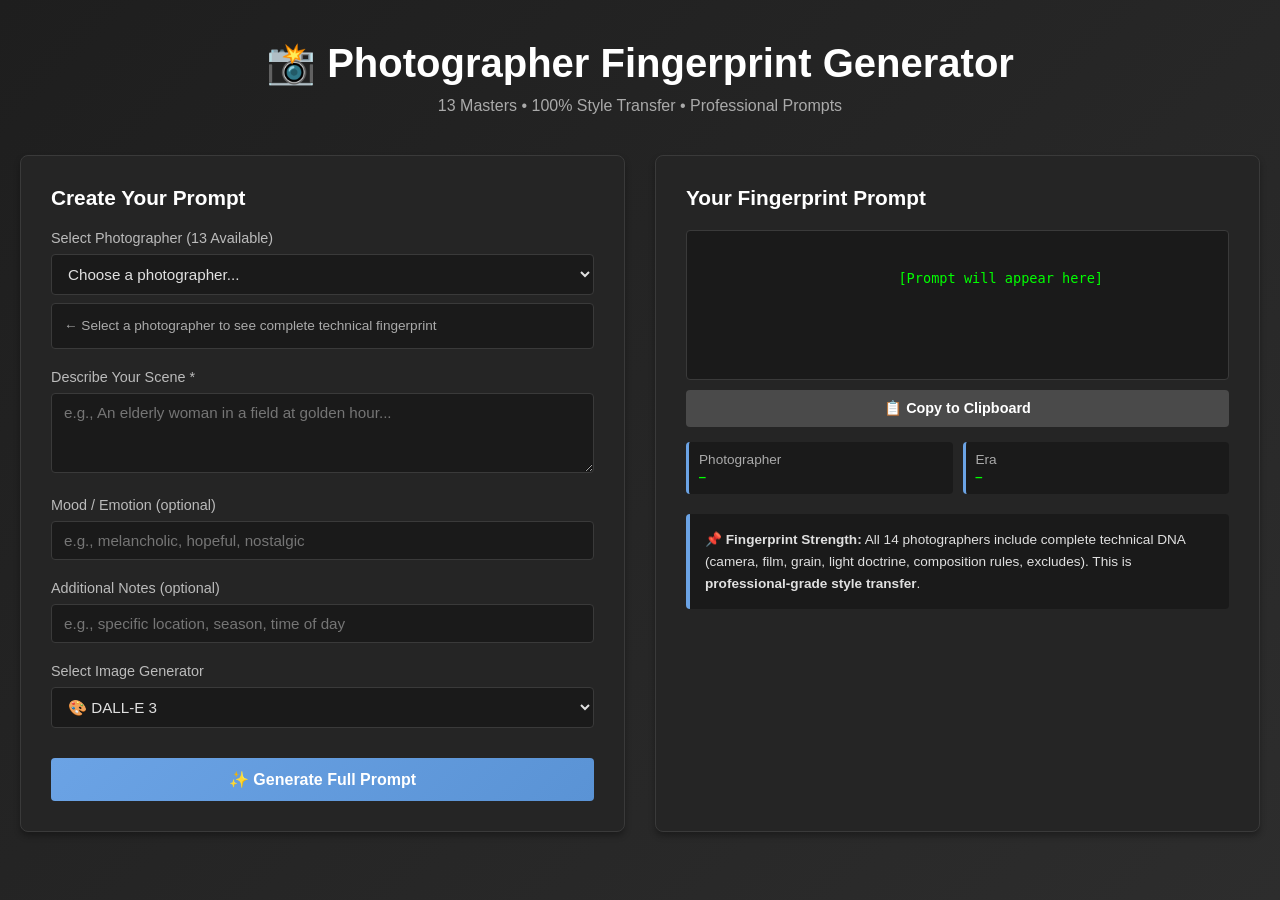
==== commit 3858d8e5: "Add Sam Thies – Stanbroke series fingerprint to photographer database Integrated comprehensive finge" ====
--- a/photographer-fingerprint.html
+++ b/photographer-fingerprint.html
@@ -3,7 +3,7 @@
 <head>
     <meta charset="UTF-8">
     <meta name="viewport" content="width=device-width, initial-scale=1.0">
-    <title>Photographer Fingerprint Generator — 13 Masters</title>
+    <title>Photographer Fingerprint Generator — 14 Masters</title>
     <style>
         * {
             margin: 0;
@@ -292,7 +292,7 @@
                 </div>
 
                 <div class="info-box">
-                    <strong>📌 Fingerprint Strength:</strong> All 13 photographers include complete technical DNA (camera, film, grain, light doctrine, composition rules, excludes). This is <strong>professional-grade style transfer</strong>.
+                    <strong>📌 Fingerprint Strength:</strong> All 14 photographers include complete technical DNA (camera, film, grain, light doctrine, composition rules, excludes). This is <strong>professional-grade style transfer</strong>.
                 </div>
             </div>
         </div>
@@ -469,12 +469,25 @@
                 "color": "Mode A: Tri-X warm B&W | Mode B: Kodachrome muted sensitive",
                 "excludes": "NO bitterness, NO fragmentary chaos, NO existential emptiness, NO aggressive imperfection",
                 "fingerprint": "Rolleiflex 6x6, warm natural light, storytelling humor, tender irony, poetic realism"
+            },
+            "thies_stanbroke": {
+                "name": "Sam Thies – Stanbroke Series",
+                "era": "2010s–present",
+                "camera": "Leica M + Pentax 67II (35mm + medium format)",
+                "film": "Portra 400/800 (Color) + Tri-X 400 (B&W)",
+                "grain": "Fine to moderate, warm film characteristic, visible warmth",
+                "exposure": "Warm-biased, exposed to preserve golden light luminosity, not blown-out",
+                "light": "GOLDEN HOUR OBSESSION — backlighting + volumetric atmospheric light, dust/mist diffusion, silhouette play, warm directional light exclusively",
+                "composition": "Minimalist centered, geometric horizon lines, negative space dominance, subjects isolated in landscape, often symmetrical or grid-like",
+                "color": "Warm-dominated palette (burnt orange, amber, sepia, warm gold), muted earthy tones, selective B&W for tonal contrast, no cool tones",
+                "excludes": "NO cool tones, NO artificial studio light, NO HDR/over-processing, NO oversaturation, NO fashion/glamour approach, NO harsh midday sun",
+                "fingerprint": "Leica+67II, Portra warm stock, backlighting mastery, golden hour/dust atmospherics, Americana ranch aesthetic, minimalist composition, nostalgic melancholia"
             }
         };
 
         const photographers_order = [
             "webb", "salgado", "soth", "maier", "eggleston", "frank",
-            "moriyama", "drake", "koudelka", "ijewere", "sundsbø", "åkrans", "doisneau"
+            "moriyama", "drake", "koudelka", "ijewere", "sundsbø", "åkrans", "doisneau", "thies_stanbroke"
         ];
 
         function init() {
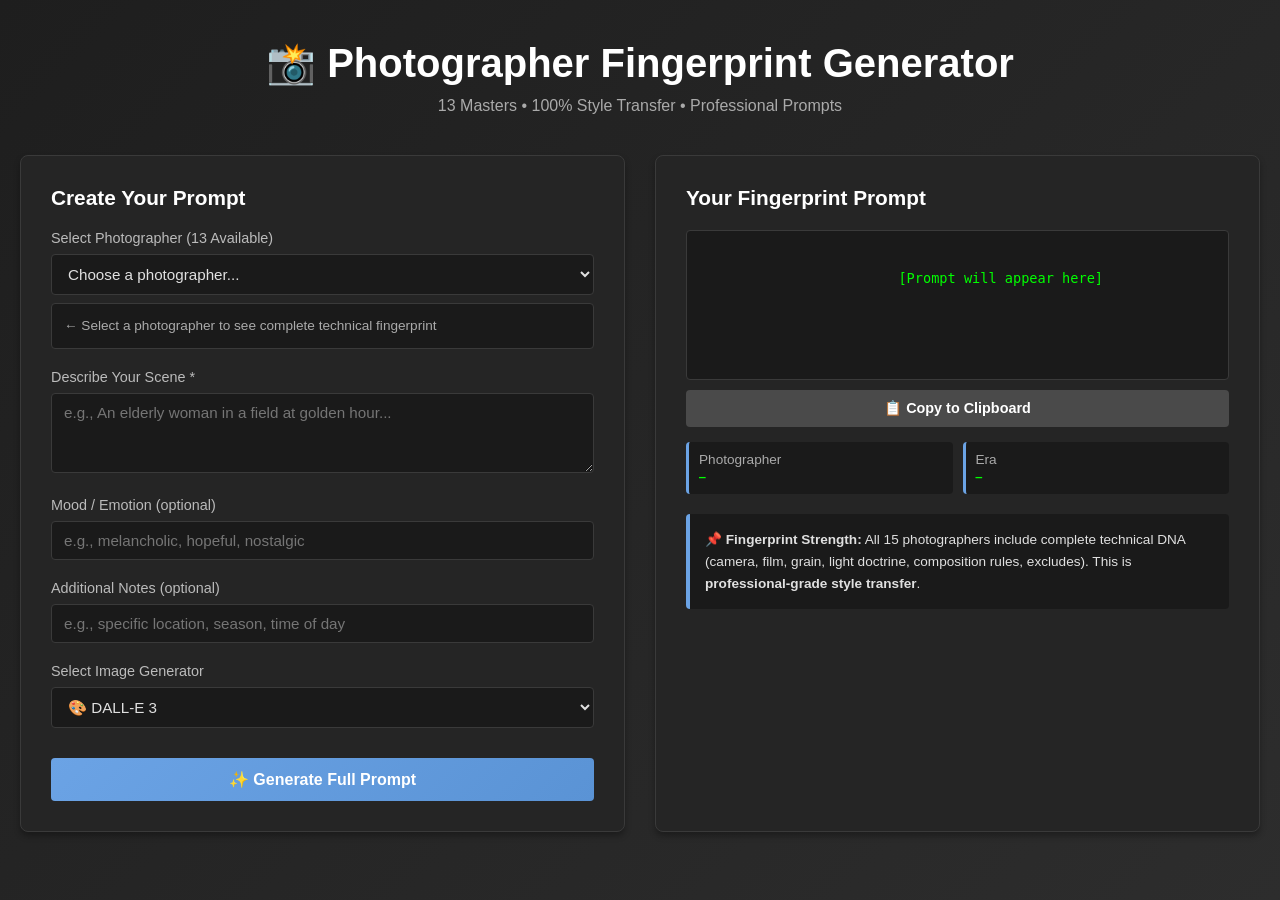
==== commit e77e7734: "Add Nicola Ducati – Steel Life series fingerprint to photographer database Integrated comprehensive " ====
--- a/photographer-fingerprint.html
+++ b/photographer-fingerprint.html
@@ -3,7 +3,7 @@
 <head>
     <meta charset="UTF-8">
     <meta name="viewport" content="width=device-width, initial-scale=1.0">
-    <title>Photographer Fingerprint Generator — 14 Masters</title>
+    <title>Photographer Fingerprint Generator — 15 Masters</title>
     <style>
         * {
             margin: 0;
@@ -292,7 +292,7 @@
                 </div>
 
                 <div class="info-box">
-                    <strong>📌 Fingerprint Strength:</strong> All 14 photographers include complete technical DNA (camera, film, grain, light doctrine, composition rules, excludes). This is <strong>professional-grade style transfer</strong>.
+                    <strong>📌 Fingerprint Strength:</strong> All 15 photographers include complete technical DNA (camera, film, grain, light doctrine, composition rules, excludes). This is <strong>professional-grade style transfer</strong>.
                 </div>
             </div>
         </div>
@@ -482,12 +482,25 @@
                 "color": "Warm-dominated palette (burnt orange, amber, sepia, warm gold), muted earthy tones, selective B&W for tonal contrast, no cool tones",
                 "excludes": "NO cool tones, NO artificial studio light, NO HDR/over-processing, NO oversaturation, NO fashion/glamour approach, NO harsh midday sun",
                 "fingerprint": "Leica+67II, Portra warm stock, backlighting mastery, golden hour/dust atmospherics, Americana ranch aesthetic, minimalist composition, nostalgic melancholia"
+            },
+            "ducati_steel_life": {
+                "name": "Nicola Ducati – Steel Life Series",
+                "era": "2010s–present",
+                "camera": "Canon EOS 5D Mark III + Premium primes (24-70mm f/2.8 range)",
+                "film": "Digital color, warm film emulation processing",
+                "grain": "Fine to none, warm digital rendering",
+                "exposure": "Warm-saturated, high color saturation, exposed to preserve skin tone luminosity",
+                "light": "DRAMATIC WARM DIRECTIONAL — hard side-light + industrial ambient (fire-glow, factory light), volumetric light from welding/heat sources, backlight halo effects, no soft diffusion",
+                "composition": "Centered dignified portraits with industrial context, direct eye contact, figure anchored in steel/industrial environment, environmental portraiture, often frontal confrontational",
+                "color": "RED/BORDEAUX DOMINANT — burnt sienna, warm ochre, golden-amber from fire/heat, dark industrial grays as cool contrast, NO cool tones, hyper-saturated warm palette",
+                "excludes": "NO cool tones, NO exploitative narrative, NO soft studio light, NO neutral documentary flatness, NO cinematic blur overuse, NO fashion aesthetics",
+                "fingerprint": "Canon 5D+primes, warm digital cinema-look, dramatic side-light mastery, industrial handcraft heroicized, worker dignity preserved, red/warm palette ritual"
             }
         };
 
         const photographers_order = [
             "webb", "salgado", "soth", "maier", "eggleston", "frank",
-            "moriyama", "drake", "koudelka", "ijewere", "sundsbø", "åkrans", "doisneau", "thies_stanbroke"
+            "moriyama", "drake", "koudelka", "ijewere", "sundsbø", "åkrans", "doisneau", "thies_stanbroke", "ducati_steel_life"
         ];
 
         function init() {
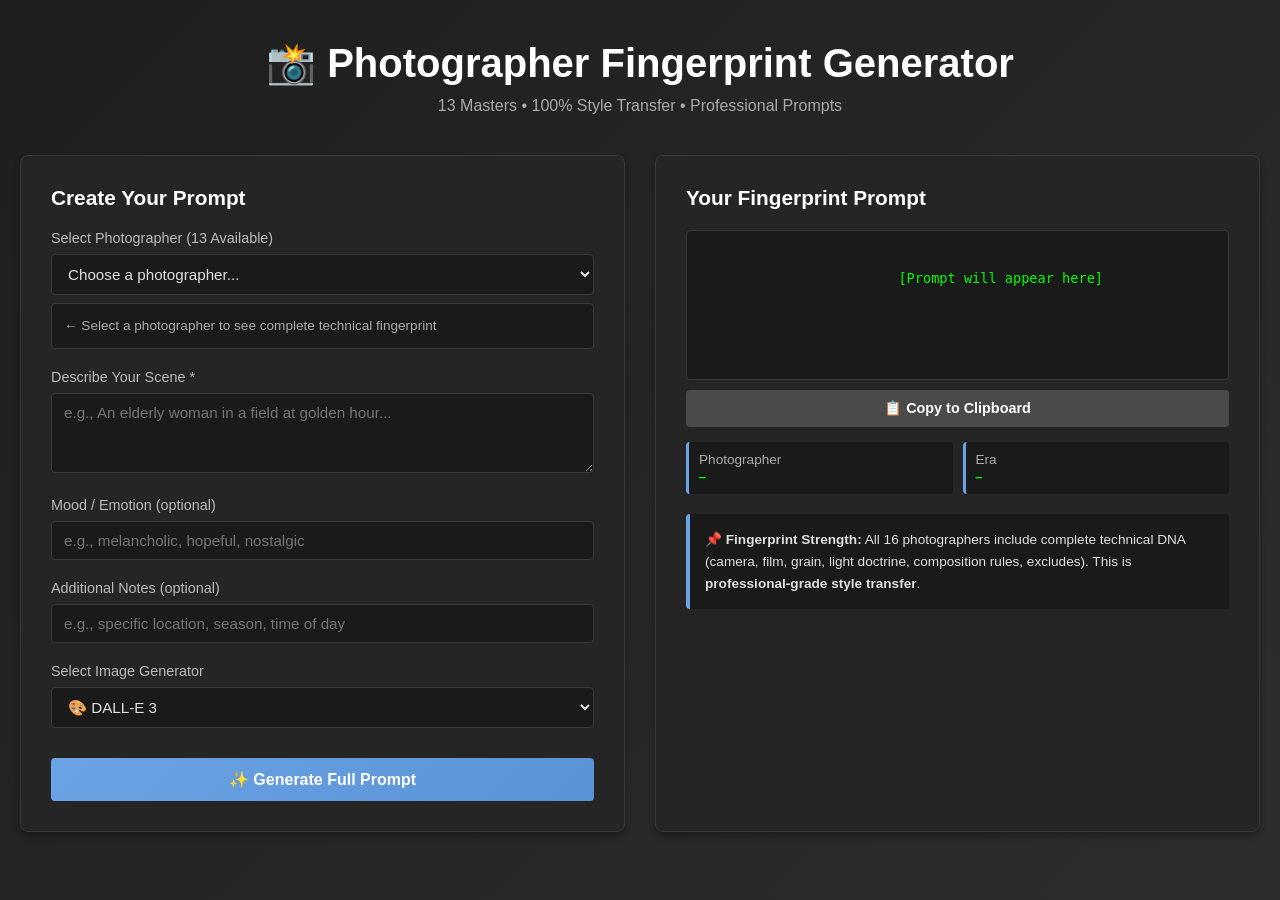
==== commit 5e9850cc: "Add Krisztian Eder fingerprint to photographer database Integrated comprehensive fingerprint for Kri" ====
--- a/photographer-fingerprint.html
+++ b/photographer-fingerprint.html
@@ -3,7 +3,7 @@
 <head>
     <meta charset="UTF-8">
     <meta name="viewport" content="width=device-width, initial-scale=1.0">
-    <title>Photographer Fingerprint Generator — 15 Masters</title>
+    <title>Photographer Fingerprint Generator — 16 Masters</title>
     <style>
         * {
             margin: 0;
@@ -292,7 +292,7 @@
                 </div>
 
                 <div class="info-box">
-                    <strong>📌 Fingerprint Strength:</strong> All 15 photographers include complete technical DNA (camera, film, grain, light doctrine, composition rules, excludes). This is <strong>professional-grade style transfer</strong>.
+                    <strong>📌 Fingerprint Strength:</strong> All 16 photographers include complete technical DNA (camera, film, grain, light doctrine, composition rules, excludes). This is <strong>professional-grade style transfer</strong>.
                 </div>
             </div>
         </div>
@@ -495,12 +495,25 @@
                 "color": "RED/BORDEAUX DOMINANT — burnt sienna, warm ochre, golden-amber from fire/heat, dark industrial grays as cool contrast, NO cool tones, hyper-saturated warm palette",
                 "excludes": "NO cool tones, NO exploitative narrative, NO soft studio light, NO neutral documentary flatness, NO cinematic blur overuse, NO fashion aesthetics",
                 "fingerprint": "Canon 5D+primes, warm digital cinema-look, dramatic side-light mastery, industrial handcraft heroicized, worker dignity preserved, red/warm palette ritual"
+            },
+            "eder": {
+                "name": "Krisztian Eder",
+                "era": "2010s–present",
+                "camera": "Hasselblad digital + Medium format prime lenses (implied from quality/style)",
+                "film": "B&W digital exclusively, high-quality digital rendering",
+                "grain": "Fine to imperceptible, clean digital B&W",
+                "exposure": "High-key B&W, soft skin tone preservation, gentle contrast",
+                "light": "NATURAL LIGHT EXCLUSIVE — soft diffuse windows/ambient, never flash/artificial, northern light preferred, skin-first priority, Eastern European melancholy sensibility",
+                "composition": "Fleeting gestures + unscripted moments, candid-adjacent but composed, fashion-documentary hybrid, subjects often off-center/looking away, anti-posed authenticity",
+                "color": "B&W EXCLUSIVELY, fine grain structure, rich midtone separation, no blown highlights, charcoal blacks with detail",
+                "excludes": "NO color, NO artificial light, NO hyper-glamour, NO male gaze aesthetics, NO over-sharpness, NO styling-heavy fashion, NO studio perfection",
+                "fingerprint": "B&W natural-light only, documentary-fashion merge, anti-glamour inclusivity, Eastern European quietude, fleeting-gesture philosophy"
             }
         };
 
         const photographers_order = [
             "webb", "salgado", "soth", "maier", "eggleston", "frank",
-            "moriyama", "drake", "koudelka", "ijewere", "sundsbø", "åkrans", "doisneau", "thies_stanbroke", "ducati_steel_life"
+            "moriyama", "drake", "koudelka", "ijewere", "sundsbø", "åkrans", "doisneau", "thies_stanbroke", "ducati_steel_life", "eder"
         ];
 
         function init() {
